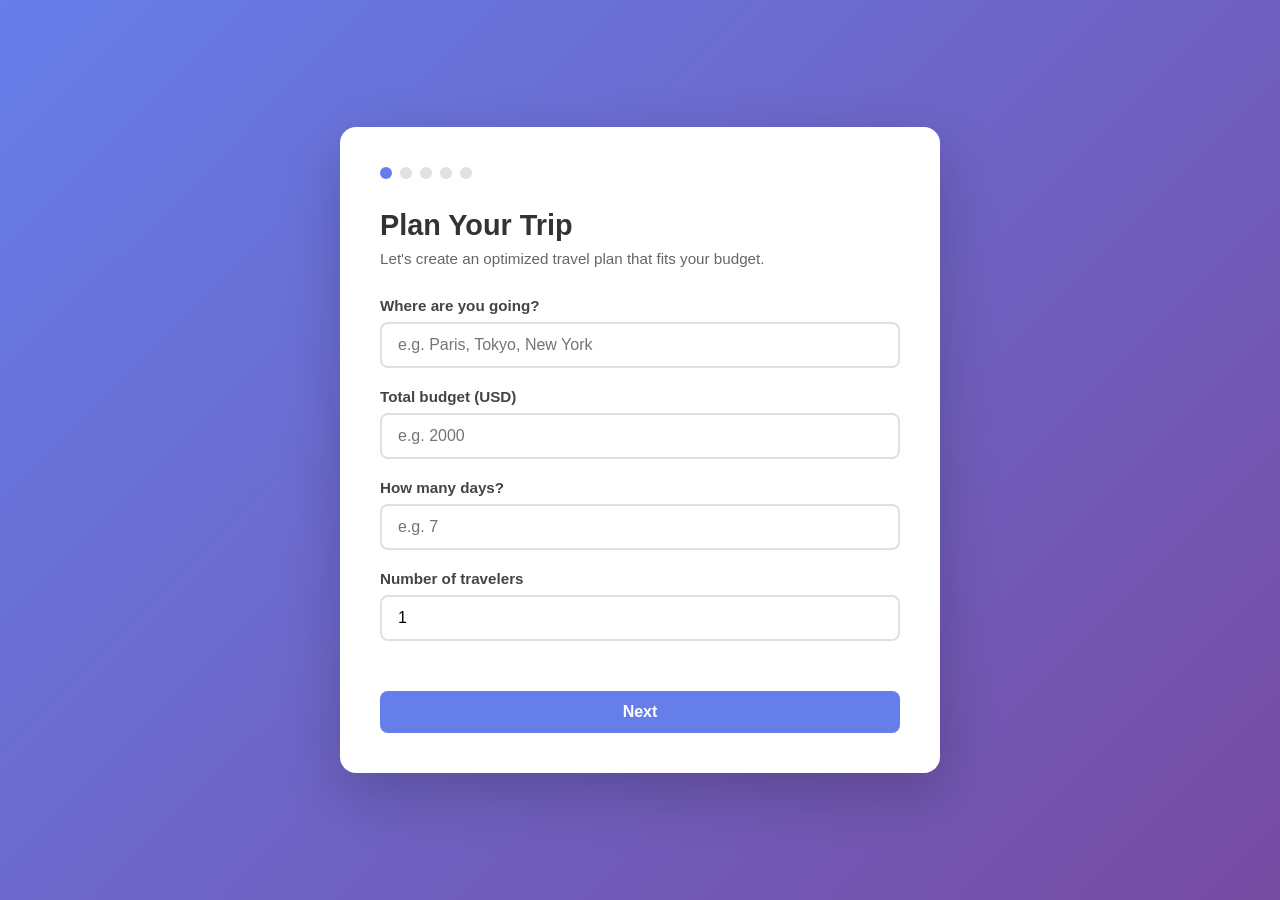
==== travel-budget-planner/index.html @ 9dfe3576 "Add travel budget planner app Multi-step web app that guides users through budget entry, transport p" ====
<!DOCTYPE html>
<html lang="en">
<head>
    <meta charset="UTF-8">
    <meta name="viewport" content="width=device-width, initial-scale=1.0">
    <title>Travel Budget Planner</title>
    <style>
        * { margin: 0; padding: 0; box-sizing: border-box; }
        body {
            font-family: -apple-system, BlinkMacSystemFont, 'Segoe UI', Roboto, sans-serif;
            background: linear-gradient(135deg, #667eea 0%, #764ba2 100%);
            min-height: 100vh;
            display: flex;
            align-items: center;
            justify-content: center;
            padding: 20px;
        }
        .container {
            background: white;
            border-radius: 16px;
            padding: 40px;
            max-width: 600px;
            width: 100%;
            box-shadow: 0 20px 60px rgba(0,0,0,0.2);
        }
        h1 {
            font-size: 1.8rem;
            color: #333;
            margin-bottom: 8px;
        }
        .subtitle {
            color: #666;
            margin-bottom: 30px;
            font-size: 0.95rem;
        }
        .progress {
            display: flex;
            gap: 8px;
            margin-bottom: 30px;
        }
        .progress-dot {
            width: 12px;
            height: 12px;
            border-radius: 50%;
            background: #e0e0e0;
            transition: background 0.3s;
        }
        .progress-dot.active { background: #667eea; }
        .progress-dot.done { background: #4caf50; }
        .step { display: none; }
        .step.active { display: block; }
        label {
            display: block;
            font-weight: 600;
            color: #444;
            margin-bottom: 8px;
            font-size: 0.95rem;
        }
        .hint {
            color: #888;
            font-size: 0.85rem;
            margin-bottom: 12px;
        }
        input[type="text"], input[type="number"], select {
            width: 100%;
            padding: 12px 16px;
            border: 2px solid #e0e0e0;
            border-radius: 8px;
            font-size: 1rem;
            transition: border-color 0.2s;
            margin-bottom: 20px;
        }
        input:focus, select:focus {
            outline: none;
            border-color: #667eea;
        }
        .slider-group {
            margin-bottom: 24px;
        }
        .slider-group label {
            display: flex;
            justify-content: space-between;
            align-items: center;
        }
        .slider-group .value {
            font-weight: 400;
            color: #667eea;
        }
        input[type="range"] {
            width: 100%;
            margin-top: 8px;
            accent-color: #667eea;
        }
        .checkbox-group {
            margin-bottom: 20px;
        }
        .checkbox-group label {
            display: flex;
            align-items: center;
            gap: 10px;
            font-weight: 400;
            padding: 10px 12px;
            border: 2px solid #e0e0e0;
            border-radius: 8px;
            margin-bottom: 8px;
            cursor: pointer;
            transition: border-color 0.2s, background 0.2s;
        }
        .checkbox-group label:hover {
            border-color: #667eea;
            background: #f8f7ff;
        }
        .checkbox-group input:checked + span { color: #667eea; font-weight: 600; }
        .checkbox-group input { width: 18px; height: 18px; accent-color: #667eea; }
        .btn-row {
            display: flex;
            gap: 12px;
            margin-top: 30px;
        }
        button {
            padding: 12px 28px;
            border: none;
            border-radius: 8px;
            font-size: 1rem;
            font-weight: 600;
            cursor: pointer;
            transition: transform 0.1s, box-shadow 0.2s;
        }
        button:active { transform: scale(0.97); }
        .btn-next {
            background: #667eea;
            color: white;
            flex: 1;
        }
        .btn-next:hover { box-shadow: 0 4px 15px rgba(102,126,234,0.4); }
        .btn-back {
            background: #f0f0f0;
            color: #555;
        }
        .btn-back:hover { background: #e4e4e4; }
        .itinerary {
            background: #f8f9ff;
            border-radius: 12px;
            padding: 24px;
            margin-top: 20px;
        }
        .itinerary h3 {
            color: #667eea;
            margin-bottom: 6px;
            font-size: 1.1rem;
        }
        .itinerary-section {
            margin-bottom: 20px;
            padding-bottom: 16px;
            border-bottom: 1px solid #e8e8f0;
        }
        .itinerary-section:last-child { border-bottom: none; margin-bottom: 0; }
        .itinerary-section p {
            color: #555;
            line-height: 1.6;
            font-size: 0.92rem;
        }
        .budget-bar {
            display: flex;
            height: 24px;
            border-radius: 12px;
            overflow: hidden;
            margin: 12px 0;
        }
        .budget-bar div {
            display: flex;
            align-items: center;
            justify-content: center;
            font-size: 0.7rem;
            color: white;
            font-weight: 600;
        }
        .error {
            color: #e53935;
            font-size: 0.85rem;
            margin-top: -12px;
            margin-bottom: 12px;
            display: none;
        }
        .tag {
            display: inline-block;
            background: #eef0ff;
            color: #667eea;
            padding: 4px 10px;
            border-radius: 20px;
            font-size: 0.8rem;
            margin: 3px 4px 3px 0;
        }
        @media (max-width: 500px) {
            .container { padding: 24px; }
            h1 { font-size: 1.4rem; }
        }
    </style>
</head>
<body>
    <div class="container">
        <div class="progress">
            <div class="progress-dot active" id="dot-0"></div>
            <div class="progress-dot" id="dot-1"></div>
            <div class="progress-dot" id="dot-2"></div>
            <div class="progress-dot" id="dot-3"></div>
            <div class="progress-dot" id="dot-4"></div>
        </div>

        <!-- Step 1: Basics -->
        <div class="step active" id="step-0">
            <h1>Plan Your Trip</h1>
            <p class="subtitle">Let's create an optimized travel plan that fits your budget.</p>

            <label for="destination">Where are you going?</label>
            <input type="text" id="destination" placeholder="e.g. Paris, Tokyo, New York">

            <label for="budget">Total budget (USD)</label>
            <input type="number" id="budget" placeholder="e.g. 2000" min="100">
            <p class="error" id="err-budget">Please enter a budget of at least $100.</p>

            <label for="days">How many days?</label>
            <input type="number" id="days" placeholder="e.g. 7" min="1" max="30">
            <p class="error" id="err-days">Please enter 1-30 days.</p>

            <label for="travelers">Number of travelers</label>
            <input type="number" id="travelers" placeholder="e.g. 2" min="1" max="20" value="1">

            <div class="btn-row">
                <button class="btn-next" onclick="nextStep(0)">Next</button>
            </div>
        </div>

        <!-- Step 2: Transport Preferences -->
        <div class="step" id="step-1">
            <h1>Transport Preferences</h1>
            <p class="subtitle">How would you like to get around?</p>

            <div class="slider-group">
                <label>Budget for transport: <span class="value" id="transport-val">30%</span></label>
                <input type="range" id="transport-pct" min="10" max="60" value="30" oninput="updateSlider('transport')">
            </div>

            <label>Which transport options are you comfortable with?</label>
            <div class="checkbox-group">
                <label><input type="checkbox" name="transport" value="metro" checked><span>Metro / Subway</span></label>
                <label><input type="checkbox" name="transport" value="bus" checked><span>Public Bus</span></label>
                <label><input type="checkbox" name="transport" value="taxi"><span>Taxi / Rideshare</span></label>
                <label><input type="checkbox" name="transport" value="rental"><span>Car Rental</span></label>
            </div>

            <div class="btn-row">
                <button class="btn-back" onclick="prevStep(1)">Back</button>
                <button class="btn-next" onclick="nextStep(1)">Next</button>
            </div>
        </div>

        <!-- Step 3: Accommodation -->
        <div class="step" id="step-2">
            <h1>Accommodation</h1>
            <p class="subtitle">Where would you like to stay?</p>

            <div class="slider-group">
                <label>Budget for accommodation: <span class="value" id="accom-val">40%</span></label>
                <input type="range" id="accom-pct" min="15" max="60" value="40" oninput="updateSlider('accom')">
            </div>

            <label for="accom-type">Preferred accommodation type</label>
            <select id="accom-type">
                <option value="hostel">Hostel / Shared room</option>
                <option value="budget-hotel">Budget Hotel</option>
                <option value="mid-hotel" selected>Mid-range Hotel</option>
                <option value="luxury">Luxury Hotel</option>
                <option value="airbnb">Apartment / Airbnb</option>
            </select>

            <div class="btn-row">
                <button class="btn-back" onclick="prevStep(2)">Back</button>
                <button class="btn-next" onclick="nextStep(2)">Next</button>
            </div>
        </div>

        <!-- Step 4: Activities & Food -->
        <div class="step" id="step-3">
            <h1>Activities & Food</h1>
            <p class="subtitle">What do you enjoy doing and eating?</p>

            <label>What activities interest you?</label>
            <div class="checkbox-group">
                <label><input type="checkbox" name="activities" value="museums" checked><span>Museums & Culture</span></label>
                <label><input type="checkbox" name="activities" value="outdoors"><span>Outdoor / Nature</span></label>
                <label><input type="checkbox" name="activities" value="nightlife"><span>Nightlife & Entertainment</span></label>
                <label><input type="checkbox" name="activities" value="shopping"><span>Shopping</span></label>
            </div>

            <label for="food-pref">Food preference</label>
            <select id="food-pref">
                <option value="street">Street food & local eateries</option>
                <option value="mixed" selected>Mix of local and restaurants</option>
                <option value="dining">Mostly sit-down restaurants</option>
                <option value="fine">Fine dining experiences</option>
            </select>

            <div class="btn-row">
                <button class="btn-back" onclick="prevStep(3)">Back</button>
                <button class="btn-next" onclick="nextStep(3)">Generate Itinerary</button>
            </div>
        </div>

        <!-- Step 5: Results -->
        <div class="step" id="step-4">
            <h1>Your Optimized Itinerary</h1>
            <p class="subtitle" id="result-subtitle"></p>
            <div id="itinerary-output"></div>
            <div class="btn-row">
                <button class="btn-back" onclick="prevStep(4)">Edit Preferences</button>
                <button class="btn-next" onclick="location.reload()">Start Over</button>
            </div>
        </div>
    </div>

    <script>
        let currentStep = 0;

        function updateSlider(type) {
            const val = document.getElementById(type === 'transport' ? 'transport-pct' : 'accom-pct').value;
            document.getElementById(type === 'transport' ? 'transport-val' : 'accom-val').textContent = val + '%';
        }

        function validateStep(step) {
            if (step === 0) {
                const budget = parseInt(document.getElementById('budget').value);
                const days = parseInt(document.getElementById('days').value);
                const dest = document.getElementById('destination').value.trim();
                let valid = true;

                document.getElementById('err-budget').style.display = (!budget || budget < 100) ? 'block' : 'none';
                document.getElementById('err-days').style.display = (!days || days < 1 || days > 30) ? 'block' : 'none';

                if (!budget || budget < 100) valid = false;
                if (!days || days < 1 || days > 30) valid = false;
                if (!dest) valid = false;
                return valid;
            }
            return true;
        }

        function nextStep(from) {
            if (!validateStep(from)) return;
            document.getElementById('step-' + from).classList.remove('active');
            document.getElementById('dot-' + from).classList.remove('active');
            document.getElementById('dot-' + from).classList.add('done');
            currentStep = from + 1;
            document.getElementById('step-' + currentStep).classList.add('active');
            document.getElementById('dot-' + currentStep).classList.add('active');

            if (currentStep === 4) generateItinerary();
        }

        function prevStep(from) {
            document.getElementById('step-' + from).classList.remove('active');
            document.getElementById('dot-' + from).classList.remove('active');
            currentStep = from - 1;
            document.getElementById('step-' + currentStep).classList.add('active');
            document.getElementById('dot-' + currentStep).classList.remove('done');
            document.getElementById('dot-' + currentStep).classList.add('active');
        }

        function generateItinerary() {
            const destination = document.getElementById('destination').value.trim();
            const budget = parseInt(document.getElementById('budget').value);
            const days = parseInt(document.getElementById('days').value);
            const travelers = parseInt(document.getElementById('travelers').value);
            const transportPct = parseInt(document.getElementById('transport-pct').value);
            const accomPct = parseInt(document.getElementById('accom-pct').value);
            const foodRemainder = 100 - transportPct - accomPct;
            const foodPct = Math.max(foodRemainder * 0.6, 10);
            const activityPct = Math.max(foodRemainder * 0.4, 5);

            const transportBudget = Math.round(budget * transportPct / 100);
            const accomBudget = Math.round(budget * accomPct / 100);
            const foodBudget = Math.round(budget * foodPct / 100);
            const activityBudget = Math.round(budget * activityPct / 100);
            const dailyBudget = Math.round(budget / days);

            const transportModes = [...document.querySelectorAll('input[name="transport"]:checked')].map(c => c.value);
            const activities = [...document.querySelectorAll('input[name="activities"]:checked')].map(c => c.value);
            const accomType = document.getElementById('accom-type').value;
            const foodPref = document.getElementById('food-pref').value;

            const accomLabels = { hostel: 'Hostel / Shared room', 'budget-hotel': 'Budget Hotel', 'mid-hotel': 'Mid-range Hotel', luxury: 'Luxury Hotel', airbnb: 'Apartment / Airbnb' };
            const foodLabels = { street: 'Street food & local spots', mixed: 'Mix of local and restaurants', dining: 'Sit-down restaurants', fine: 'Fine dining' };
            const transportLabels = { metro: 'Metro/Subway', bus: 'Public Bus', taxi: 'Taxi/Rideshare', rental: 'Car Rental' };
            const activityLabels = { museums: 'Museums & Culture', outdoors: 'Outdoor/Nature', nightlife: 'Nightlife', shopping: 'Shopping' };

            const perNight = Math.round(accomBudget / days);
            const perMealBudget = Math.round(foodBudget / (days * 3));

            document.getElementById('result-subtitle').textContent =
                `${destination} • ${days} days • ${travelers} traveler${travelers > 1 ? 's' : ''} • $${budget} total`;

            let html = '';

            // Budget breakdown
            html += `<div class="itinerary">`;
            html += `<div class="itinerary-section">`;
            html += `<h3>Budget Breakdown</h3>`;
            html += `<div class="budget-bar">
                <div style="width:${transportPct}%;background:#667eea">${transportPct}%</div>
                <div style="width:${accomPct}%;background:#764ba2">${accomPct}%</div>
                <div style="width:${Math.round(foodPct)}%;background:#e91e63">${Math.round(foodPct)}%</div>
                <div style="width:${Math.round(activityPct)}%;background:#ff9800">${Math.round(activityPct)}%</div>
            </div>`;
            html += `<p><strong>Transport:</strong> $${transportBudget} &nbsp;|&nbsp; <strong>Accommodation:</strong> $${accomBudget} &nbsp;|&nbsp; <strong>Food:</strong> $${foodBudget} &nbsp;|&nbsp; <strong>Activities:</strong> $${activityBudget}</p>`;
            html += `<p style="margin-top:8px;color:#888;">Daily budget: ~$${dailyBudget}/day</p>`;
            html += `</div>`;

            // Transport plan
            html += `<div class="itinerary-section"><h3>Transport Plan</h3><p>`;
            if (transportModes.includes('metro') || transportModes.includes('bus')) {
                html += `Use public transport (${transportModes.filter(t => t === 'metro' || t === 'bus').map(t => transportLabels[t]).join(', ')}) for daily commutes. `;
                html += `Consider a ${days > 3 ? 'multi-day pass' : 'daily pass'} to save money. `;
            }
            if (transportModes.includes('taxi')) {
                html += `Use rideshare for late-night returns or heavy luggage days. `;
            }
            if (transportModes.includes('rental')) {
                html += `A rental car works well for day trips outside the city. Budget ~$${Math.round(transportBudget * 0.6)}/day for rental + fuel. `;
            }
            if (transportModes.length === 0) {
                html += `Walking is free and a great way to explore ${destination}! Budget taxi fare for longer distances.`;
            }
            html += `</p><p style="margin-top:6px;">`;
            transportModes.forEach(t => { html += `<span class="tag">${transportLabels[t]}</span>`; });
            html += `</p></div>`;

            // Accommodation
            html += `<div class="itinerary-section"><h3>Accommodation</h3>`;
            html += `<p><strong>${accomLabels[accomType]}</strong> — ~$${perNight}/night for ${days} nights.</p>`;
            html += `<p style="margin-top:6px;">`;
            if (accomType === 'hostel') html += `Look for hostels with good reviews near transit. Many include breakfast which saves on food budget.`;
            else if (accomType === 'budget-hotel') html += `Budget hotels near public transport hubs offer the best value. Book in advance for better rates.`;
            else if (accomType === 'mid-hotel') html += `Book a centrally-located mid-range hotel. Look for deals that include breakfast.`;
            else if (accomType === 'luxury') html += `Splurge on a well-located luxury hotel. Many include concierge services that can help plan activities.`;
            else html += `An apartment gives you kitchen access to save on some meals. Great for ${travelers > 1 ? 'groups' : 'longer stays'}.`;
            html += `</p></div>`;

            // Food plan
            html += `<div class="itinerary-section"><h3>Food Plan</h3>`;
            html += `<p><strong>${foodLabels[foodPref]}</strong> — ~$${perMealBudget}/meal budget.</p>`;
            html += `<p style="margin-top:6px;">`;
            if (foodPref === 'street') html += `Explore local markets and street vendors for authentic, affordable meals. Budget a bit extra for one or two special dinners.`;
            else if (foodPref === 'mixed') html += `Start mornings with local cafes, grab street food for lunch, and enjoy a sit-down restaurant for dinner.`;
            else if (foodPref === 'dining') html += `Research well-reviewed restaurants in advance. Lunch menus are often cheaper than dinner at the same places.`;
            else html += `Reserve fine dining spots in advance. Allocate most food budget to 2-3 signature experiences and keep other meals simple.`;
            html += `</p></div>`;

            // Activities
            html += `<div class="itinerary-section"><h3>Daily Activity Plan</h3>`;
            html += `<p>With ~$${Math.round(activityBudget / days)}/day for activities:</p><p style="margin-top:8px;">`;
            if (activities.includes('museums')) html += `• Check for museum passes or free entry days<br>`;
            if (activities.includes('outdoors')) html += `• Parks and nature are often free — save budget for paid excursions<br>`;
            if (activities.includes('nightlife')) html += `• Research happy hours and local spots for affordable nightlife<br>`;
            if (activities.includes('shopping')) html += `• Set a shopping cap per day to stay on budget<br>`;
            html += `</p><p style="margin-top:6px;">`;
            activities.forEach(a => { html += `<span class="tag">${activityLabels[a]}</span>`; });
            html += `</p></div>`;

            // Sample day
            html += `<div class="itinerary-section"><h3>Sample Day</h3>`;
            html += `<p><strong>Morning:</strong> ${foodPref === 'street' ? 'Grab breakfast from a local vendor' : 'Breakfast at your hotel or a nearby cafe'}, then head to ${activities.includes('museums') ? 'a museum or cultural site' : activities.includes('outdoors') ? 'a park or nature spot' : 'explore the neighborhood'}.</p>`;
            html += `<p><strong>Afternoon:</strong> ${foodPref === 'fine' ? 'Enjoy a leisurely lunch' : 'Quick lunch'}, then ${activities.includes('shopping') ? 'browse local shops and markets' : activities.includes('outdoors') ? 'take a walking tour or hike' : 'explore a new district'}.</p>`;
            html += `<p><strong>Evening:</strong> ${activities.includes('nightlife') ? 'Dinner followed by local nightlife' : 'Dinner and a relaxed evening walk'}. Use ${transportModes.includes('metro') ? 'the metro' : transportModes.includes('bus') ? 'the bus' : 'a taxi'} to return.</p>`;
            html += `</div>`;

            // Tips
            html += `<div class="itinerary-section"><h3>Money-Saving Tips</h3>`;
            html += `<p>• Keep a $${Math.round(budget * 0.05)} emergency buffer for unexpected expenses<br>`;
            html += `• ${transportModes.includes('metro') ? 'Buy transit passes in advance for discounts' : 'Compare rideshare apps for best prices'}<br>`;
            html += `• Book accommodations and popular activities early<br>`;
            if (travelers > 1) html += `• Split costs on accommodation and transport for ${travelers} travelers<br>`;
            html += `• Use free walking tours to orient yourself on day one</p>`;
            html += `</div>`;

            html += `</div>`;

            document.getElementById('itinerary-output').innerHTML = html;
        }
    </script>
</body>
</html>
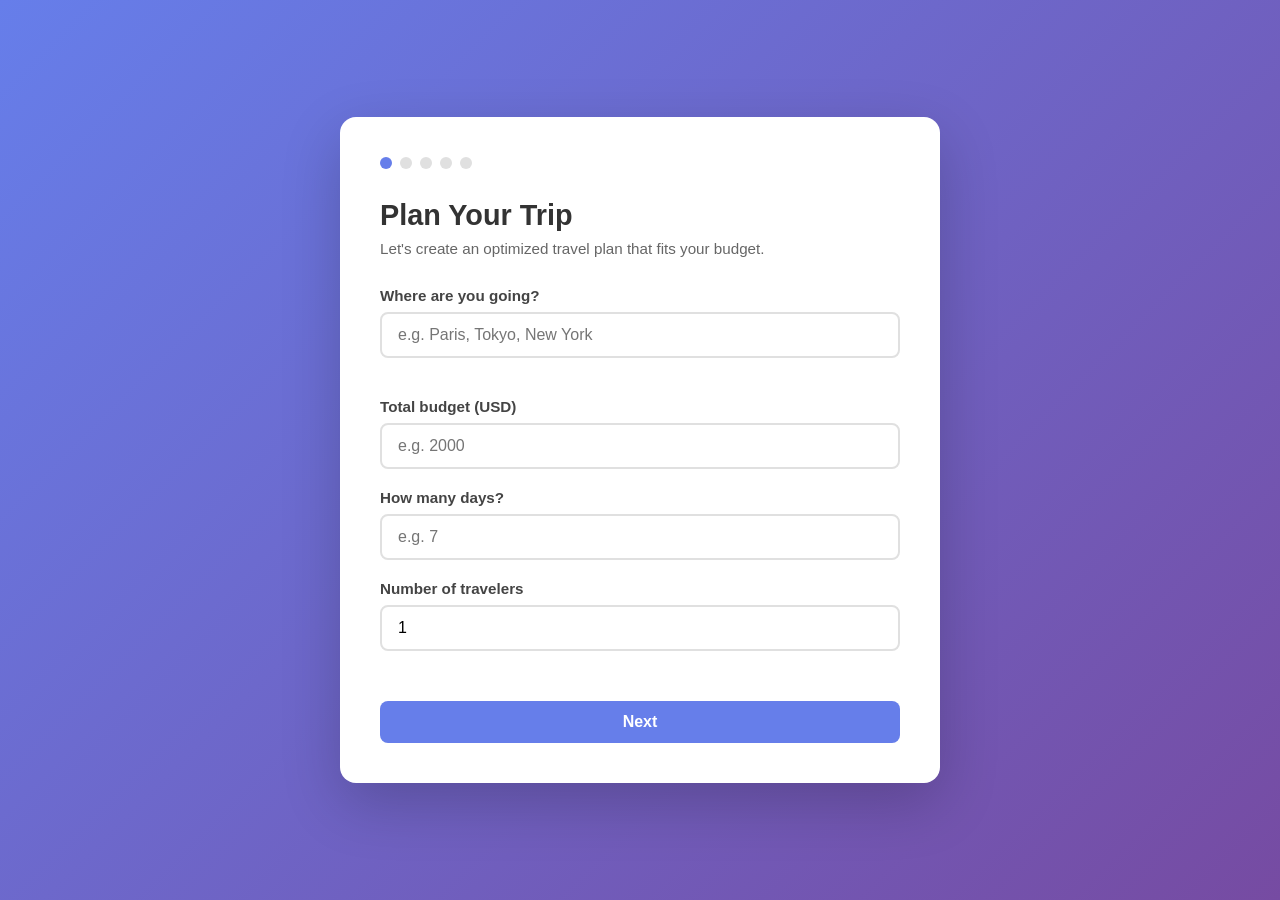
==== commit 5e5af41d: "Add destination-aware pricing for 20 popular cities Includes real-world average costs (accommodation" ====
--- a/travel-budget-planner/index.html
+++ b/travel-budget-planner/index.html
@@ -191,6 +191,144 @@
             font-size: 0.8rem;
             margin: 3px 4px 3px 0;
         }
+        .day-card {
+            background: white;
+            border: 1px solid #e8e8f0;
+            border-radius: 10px;
+            padding: 18px;
+            margin-bottom: 14px;
+        }
+        .day-card h4 {
+            color: #667eea;
+            margin-bottom: 10px;
+            font-size: 1rem;
+            display: flex;
+            justify-content: space-between;
+            align-items: center;
+        }
+        .day-card h4 .day-cost {
+            font-size: 0.8rem;
+            background: #eef0ff;
+            padding: 3px 10px;
+            border-radius: 12px;
+            font-weight: 500;
+        }
+        .time-block {
+            display: flex;
+            gap: 12px;
+            margin-bottom: 10px;
+            padding-left: 4px;
+        }
+        .time-block:last-child { margin-bottom: 0; }
+        .time-label {
+            min-width: 65px;
+            font-size: 0.8rem;
+            font-weight: 600;
+            color: #999;
+            padding-top: 2px;
+        }
+        .time-desc {
+            font-size: 0.88rem;
+            color: #444;
+            line-height: 1.5;
+        }
+        .time-desc .cost-tag {
+            font-size: 0.75rem;
+            color: #888;
+            margin-left: 6px;
+        }
+        .day-tabs {
+            display: flex;
+            gap: 6px;
+            flex-wrap: wrap;
+            margin-bottom: 16px;
+        }
+        .day-tab {
+            padding: 6px 14px;
+            border-radius: 20px;
+            font-size: 0.82rem;
+            font-weight: 600;
+            cursor: pointer;
+            border: 2px solid #e0e0e0;
+            background: white;
+            transition: all 0.2s;
+        }
+        .day-tab:hover { border-color: #667eea; }
+        .day-tab.active { background: #667eea; color: white; border-color: #667eea; }
+        .view-toggle {
+            display: flex;
+            gap: 8px;
+            margin-bottom: 16px;
+        }
+        .view-toggle button {
+            padding: 6px 14px;
+            font-size: 0.82rem;
+            border-radius: 6px;
+            background: #f0f0f0;
+            color: #555;
+            font-weight: 500;
+        }
+        .view-toggle button.active { background: #667eea; color: white; }
+        .city-suggestions {
+            position: absolute;
+            top: 100%;
+            left: 0;
+            right: 0;
+            background: white;
+            border: 2px solid #e0e0e0;
+            border-top: none;
+            border-radius: 0 0 8px 8px;
+            max-height: 200px;
+            overflow-y: auto;
+            display: none;
+            z-index: 10;
+            box-shadow: 0 4px 12px rgba(0,0,0,0.1);
+        }
+        .city-suggestions.show { display: block; }
+        .city-suggestion {
+            padding: 10px 16px;
+            cursor: pointer;
+            font-size: 0.9rem;
+            display: flex;
+            justify-content: space-between;
+            align-items: center;
+        }
+        .city-suggestion:hover { background: #f8f7ff; }
+        .city-suggestion .city-cost {
+            font-size: 0.75rem;
+            color: #888;
+        }
+        .city-match-info {
+            font-size: 0.82rem;
+            color: #4caf50;
+            margin-top: -12px;
+            margin-bottom: 14px;
+            min-height: 18px;
+        }
+        .city-match-info.warn { color: #ff9800; }
+        .feasibility-box {
+            background: #f8f9ff;
+            border-radius: 8px;
+            padding: 12px 14px;
+            margin-top: -8px;
+            margin-bottom: 16px;
+            font-size: 0.85rem;
+            display: none;
+        }
+        .feasibility-box.show { display: block; }
+        .feasibility-box.ok { border-left: 3px solid #4caf50; }
+        .feasibility-box.tight { border-left: 3px solid #ff9800; }
+        .feasibility-box.low { border-left: 3px solid #e53935; }
+        .price-grid {
+            display: grid;
+            grid-template-columns: 1fr 1fr;
+            gap: 6px 16px;
+            margin-top: 8px;
+        }
+        .price-grid span {
+            font-size: 0.8rem;
+            color: #555;
+        }
         @media (max-width: 500px) {
             .container { padding: 24px; }
             h1 { font-size: 1.4rem; }
@@ -213,14 +351,19 @@
             <p class="subtitle">Let's create an optimized travel plan that fits your budget.</p>
 
             <label for="destination">Where are you going?</label>
-            <input type="text" id="destination" placeholder="e.g. Paris, Tokyo, New York">
+            <div style="position:relative;">
+                <input type="text" id="destination" placeholder="e.g. Paris, Tokyo, New York" autocomplete="off" oninput="showCitySuggestions()" onfocus="showCitySuggestions()">
+                <div id="city-suggestions" class="city-suggestions"></div>
+            </div>
+            <p id="city-match-info" class="city-match-info"></p>
 
             <label for="budget">Total budget (USD)</label>
-            <input type="number" id="budget" placeholder="e.g. 2000" min="100">
+            <input type="number" id="budget" placeholder="e.g. 2000" min="100" oninput="updateFeasibility()">
             <p class="error" id="err-budget">Please enter a budget of at least $100.</p>
+            <div id="budget-feasibility" class="feasibility-box"></div>
 
             <label for="days">How many days?</label>
-            <input type="number" id="days" placeholder="e.g. 7" min="1" max="30">
+            <input type="number" id="days" placeholder="e.g. 7" min="1" max="30" oninput="updateFeasibility()">
             <p class="error" id="err-days">Please enter 1-30 days.</p>
 
             <label for="travelers">Number of travelers</label>
@@ -321,6 +464,247 @@
 
     <script>
         let currentStep = 0;
+        let matchedCity = null;
+
+        const cityData = {
+            'paris': { name: 'Paris', country: 'France', currency: 'EUR', rate: 1.08,
+                accom: { hostel: 35, 'budget-hotel': 80, 'mid-hotel': 150, luxury: 400, airbnb: 110 },
+                food: { street: 8, mixed: 18, dining: 35, fine: 90 },
+                transport: { metro: 2.15, bus: 2.15, taxi: 15, rental: 55, dayPass: 16.6 },
+                activities: { museums: 15, outdoors: 0, nightlife: 20, shopping: 0 }
+            },
+            'london': { name: 'London', country: 'UK', currency: 'GBP', rate: 1.27,
+                accom: { hostel: 30, 'budget-hotel': 90, 'mid-hotel': 180, luxury: 450, airbnb: 130 },
+                food: { street: 9, mixed: 20, dining: 40, fine: 110 },
+                transport: { metro: 3.2, bus: 1.75, taxi: 18, rental: 60, dayPass: 15.2 },
+                activities: { museums: 0, outdoors: 0, nightlife: 25, shopping: 0 }
+            },
+            'tokyo': { name: 'Tokyo', country: 'Japan', currency: 'JPY', rate: 0.0067,
+                accom: { hostel: 30, 'budget-hotel': 60, 'mid-hotel': 120, luxury: 350, airbnb: 90 },
+                food: { street: 6, mixed: 14, dining: 30, fine: 120 },
+                transport: { metro: 2, bus: 2, taxi: 12, rental: 50, dayPass: 8 },
+                activities: { museums: 10, outdoors: 0, nightlife: 20, shopping: 0 }
+            },
+            'new york': { name: 'New York', country: 'USA', currency: 'USD', rate: 1,
+                accom: { hostel: 50, 'budget-hotel': 120, 'mid-hotel': 220, luxury: 500, airbnb: 160 },
+                food: { street: 10, mixed: 22, dining: 45, fine: 130 },
+                transport: { metro: 2.9, bus: 2.9, taxi: 20, rental: 70, dayPass: 7.5 },
+                activities: { museums: 25, outdoors: 0, nightlife: 30, shopping: 0 }
+            },
+            'bangkok': { name: 'Bangkok', country: 'Thailand', currency: 'THB', rate: 0.028,
+                accom: { hostel: 12, 'budget-hotel': 30, 'mid-hotel': 65, luxury: 180, airbnb: 45 },
+                food: { street: 3, mixed: 8, dining: 18, fine: 55 },
+                transport: { metro: 1, bus: 0.5, taxi: 5, rental: 30, dayPass: 4 },
+                activities: { museums: 5, outdoors: 2, nightlife: 10, shopping: 0 }
+            },
+            'rome': { name: 'Rome', country: 'Italy', currency: 'EUR', rate: 1.08,
+                accom: { hostel: 28, 'budget-hotel': 70, 'mid-hotel': 130, luxury: 350, airbnb: 95 },
+                food: { street: 6, mixed: 16, dining: 32, fine: 80 },
+                transport: { metro: 1.5, bus: 1.5, taxi: 12, rental: 45, dayPass: 7 },
+                activities: { museums: 16, outdoors: 0, nightlife: 15, shopping: 0 }
+            },
+            'barcelona': { name: 'Barcelona', country: 'Spain', currency: 'EUR', rate: 1.08,
+                accom: { hostel: 25, 'budget-hotel': 65, 'mid-hotel': 120, luxury: 300, airbnb: 90 },
+                food: { street: 6, mixed: 15, dining: 30, fine: 75 },
+                transport: { metro: 2.4, bus: 2.4, taxi: 10, rental: 40, dayPass: 11.2 },
+                activities: { museums: 14, outdoors: 0, nightlife: 15, shopping: 0 }
+            },
+            'istanbul': { name: 'Istanbul', country: 'Turkey', currency: 'TRY', rate: 0.031,
+                accom: { hostel: 15, 'budget-hotel': 40, 'mid-hotel': 80, luxury: 200, airbnb: 55 },
+                food: { street: 4, mixed: 10, dining: 22, fine: 55 },
+                transport: { metro: 0.8, bus: 0.8, taxi: 6, rental: 30, dayPass: 3 },
+                activities: { museums: 10, outdoors: 0, nightlife: 12, shopping: 0 }
+            },
+            'dubai': { name: 'Dubai', country: 'UAE', currency: 'AED', rate: 0.27,
+                accom: { hostel: 25, 'budget-hotel': 60, 'mid-hotel': 140, luxury: 400, airbnb: 100 },
+                food: { street: 7, mixed: 18, dining: 40, fine: 120 },
+                transport: { metro: 2, bus: 1.5, taxi: 10, rental: 40, dayPass: 6 },
+                activities: { museums: 20, outdoors: 10, nightlife: 30, shopping: 0 }
+            },
+            'berlin': { name: 'Berlin', country: 'Germany', currency: 'EUR', rate: 1.08,
+                accom: { hostel: 22, 'budget-hotel': 60, 'mid-hotel': 110, luxury: 280, airbnb: 80 },
+                food: { street: 5, mixed: 14, dining: 28, fine: 70 },
+                transport: { metro: 3.2, bus: 3.2, taxi: 12, rental: 45, dayPass: 8.8 },
+                activities: { museums: 12, outdoors: 0, nightlife: 12, shopping: 0 }
+            },
+            'amsterdam': { name: 'Amsterdam', country: 'Netherlands', currency: 'EUR', rate: 1.08,
+                accom: { hostel: 35, 'budget-hotel': 90, 'mid-hotel': 160, luxury: 380, airbnb: 120 },
+                food: { street: 7, mixed: 17, dining: 35, fine: 85 },
+                transport: { metro: 3.5, bus: 3.5, taxi: 15, rental: 50, dayPass: 9 },
+                activities: { museums: 20, outdoors: 0, nightlife: 18, shopping: 0 }
+            },
+            'lisbon': { name: 'Lisbon', country: 'Portugal', currency: 'EUR', rate: 1.08,
+                accom: { hostel: 20, 'budget-hotel': 55, 'mid-hotel': 100, luxury: 250, airbnb: 75 },
+                food: { street: 5, mixed: 13, dining: 25, fine: 65 },
+                transport: { metro: 1.7, bus: 1.7, taxi: 8, rental: 35, dayPass: 6.8 },
+                activities: { museums: 10, outdoors: 0, nightlife: 12, shopping: 0 }
+            },
+            'sydney': { name: 'Sydney', country: 'Australia', currency: 'AUD', rate: 0.65,
+                accom: { hostel: 35, 'budget-hotel': 100, 'mid-hotel': 180, luxury: 420, airbnb: 130 },
+                food: { street: 10, mixed: 20, dining: 40, fine: 100 },
+                transport: { metro: 3.5, bus: 3.5, taxi: 18, rental: 55, dayPass: 12 },
+                activities: { museums: 15, outdoors: 0, nightlife: 22, shopping: 0 }
+            },
+            'singapore': { name: 'Singapore', country: 'Singapore', currency: 'SGD', rate: 0.74,
+                accom: { hostel: 25, 'budget-hotel': 70, 'mid-hotel': 150, luxury: 380, airbnb: 110 },
+                food: { street: 4, mixed: 12, dining: 30, fine: 100 },
+                transport: { metro: 1.5, bus: 1, taxi: 10, rental: 60, dayPass: 6 },
+                activities: { museums: 15, outdoors: 5, nightlife: 20, shopping: 0 }
+            },
+            'mexico city': { name: 'Mexico City', country: 'Mexico', currency: 'MXN', rate: 0.058,
+                accom: { hostel: 12, 'budget-hotel': 35, 'mid-hotel': 70, luxury: 200, airbnb: 50 },
+                food: { street: 3, mixed: 9, dining: 20, fine: 55 },
+                transport: { metro: 0.3, bus: 0.3, taxi: 5, rental: 25, dayPass: 1.5 },
+                activities: { museums: 4, outdoors: 2, nightlife: 10, shopping: 0 }
+            },
+            'prague': { name: 'Prague', country: 'Czech Republic', currency: 'CZK', rate: 0.043,
+                accom: { hostel: 15, 'budget-hotel': 45, 'mid-hotel': 90, luxury: 230, airbnb: 65 },
+                food: { street: 4, mixed: 12, dining: 22, fine: 55 },
+                transport: { metro: 1.5, bus: 1.5, taxi: 8, rental: 35, dayPass: 5 },
+                activities: { museums: 10, outdoors: 0, nightlife: 8, shopping: 0 }
+            },
+            'bali': { name: 'Bali', country: 'Indonesia', currency: 'IDR', rate: 0.000062,
+                accom: { hostel: 10, 'budget-hotel': 25, 'mid-hotel': 60, luxury: 180, airbnb: 40 },
+                food: { street: 2, mixed: 7, dining: 15, fine: 45 },
+                transport: { metro: 0, bus: 1, taxi: 5, rental: 15, dayPass: 0 },
+                activities: { museums: 5, outdoors: 8, nightlife: 10, shopping: 0 }
+            },
+            'seoul': { name: 'Seoul', country: 'South Korea', currency: 'KRW', rate: 0.00073,
+                accom: { hostel: 20, 'budget-hotel': 50, 'mid-hotel': 100, luxury: 280, airbnb: 70 },
+                food: { street: 5, mixed: 12, dining: 25, fine: 70 },
+                transport: { metro: 1.3, bus: 1.3, taxi: 8, rental: 45, dayPass: 5 },
+                activities: { museums: 8, outdoors: 0, nightlife: 15, shopping: 0 }
+            },
+            'buenos aires': { name: 'Buenos Aires', country: 'Argentina', currency: 'ARS', rate: 0.0011,
+                accom: { hostel: 10, 'budget-hotel': 30, 'mid-hotel': 60, luxury: 160, airbnb: 40 },
+                food: { street: 3, mixed: 8, dining: 18, fine: 45 },
+                transport: { metro: 0.3, bus: 0.3, taxi: 4, rental: 25, dayPass: 1.5 },
+                activities: { museums: 5, outdoors: 0, nightlife: 10, shopping: 0 }
+            },
+            'marrakech': { name: 'Marrakech', country: 'Morocco', currency: 'MAD', rate: 0.099,
+                accom: { hostel: 10, 'budget-hotel': 30, 'mid-hotel': 70, luxury: 200, airbnb: 45 },
+                food: { street: 2, mixed: 7, dining: 16, fine: 40 },
+                transport: { metro: 0, bus: 0.5, taxi: 3, rental: 25, dayPass: 0 },
+                activities: { museums: 5, outdoors: 5, nightlife: 8, shopping: 0 }
+            }
+        };
+
+        function findCity(input) {
+            const lower = input.toLowerCase().trim();
+            if (!lower) return null;
+            if (cityData[lower]) return cityData[lower];
+            for (const key of Object.keys(cityData)) {
+                if (key.startsWith(lower) || cityData[key].name.toLowerCase().startsWith(lower)) return cityData[key];
+            }
+            for (const key of Object.keys(cityData)) {
+                if (key.includes(lower) || cityData[key].country.toLowerCase().includes(lower)) return cityData[key];
+            }
+            return null;
+        }
+
+        function showCitySuggestions() {
+            const input = document.getElementById('destination').value.trim().toLowerCase();
+            const container = document.getElementById('city-suggestions');
+            const infoEl = document.getElementById('city-match-info');
+
+            if (!input) {
+                container.classList.remove('show');
+                container.innerHTML = '';
+                infoEl.textContent = '';
+                matchedCity = null;
+                updateFeasibility();
+                return;
+            }
+
+            const matches = Object.values(cityData).filter(c =>
+                c.name.toLowerCase().includes(input) || c.country.toLowerCase().includes(input)
+            ).slice(0, 5);
+
+            if (matches.length === 0) {
+                container.classList.remove('show');
+                infoEl.className = 'city-match-info warn';
+                infoEl.textContent = 'City not in database — estimates will use your % allocations only';
+                matchedCity = null;
+                updateFeasibility();
+                return;
+            }
+
+            const exactMatch = matches.find(c => c.name.toLowerCase() === input);
+            if (exactMatch) {
+                container.classList.remove('show');
+                matchedCity = exactMatch;
+                infoEl.className = 'city-match-info';
+                infoEl.textContent = `✓ Real pricing data available for ${exactMatch.name}, ${exactMatch.country}`;
+                updateFeasibility();
+                return;
+            }
+
+            container.innerHTML = matches.map(c =>
+                `<div class="city-suggestion" onclick="selectCity('${c.name}')">
+                    <span>${c.name}, ${c.country}</span>
+                    <span class="city-cost">from ~$${c.accom['budget-hotel']}/night</span>
+                </div>`
+            ).join('');
+            container.classList.add('show');
+            matchedCity = null;
+            updateFeasibility();
+        }
+
+        function selectCity(name) {
+            document.getElementById('destination').value = name;
+            document.getElementById('city-suggestions').classList.remove('show');
+            const city = Object.values(cityData).find(c => c.name === name);
+            matchedCity = city;
+            const infoEl = document.getElementById('city-match-info');
+            infoEl.className = 'city-match-info';
+            infoEl.textContent = `✓ Real pricing data available for ${city.name}, ${city.country}`;
+            updateFeasibility();
+        }
+
+        function updateFeasibility() {
+            const box = document.getElementById('budget-feasibility');
+            const budget = parseInt(document.getElementById('budget').value);
+            const days = parseInt(document.getElementById('days').value);
+
+            if (!matchedCity || !budget || !days || days < 1) {
+                box.classList.remove('show');
+                return;
+            }
+
+            const c = matchedCity;
+            const minDaily = c.accom.hostel + c.food.street * 3 + c.transport.bus * 4;
+            const midDaily = c.accom['mid-hotel'] + c.food.mixed * 3 + c.transport.metro * 4 + c.activities.museums;
+            const dailyBudget = budget / days;
+
+            let status, message;
+            if (dailyBudget >= midDaily * 1.2) {
+                status = 'ok';
+                message = `Your budget is comfortable for ${c.name}.`;
+            } else if (dailyBudget >= minDaily) {
+                status = 'tight';
+                message = `Doable but tight — you'll need to be mindful of spending.`;
+            } else {
+                status = 'low';
+                message = `Your budget is below minimum estimates for ${c.name}. Consider more days or a higher budget.`;
+            }
+
+            box.className = `feasibility-box show ${status}`;
+            box.innerHTML = `<strong>${message}</strong>
+                <div class="price-grid">
+                    <span>Budget hotel: ~$${c.accom['budget-hotel']}/night</span>
+                    <span>Mid-range: ~$${c.accom['mid-hotel']}/night</span>
+                    <span>Meal (casual): ~$${c.food.mixed}</span>
+                    <span>Transit ride: ~$${c.transport.metro}</span>
+                    <span>Day pass: ~$${c.transport.dayPass || 'N/A'}</span>
+                    <span>Museum entry: ~$${c.activities.museums}</span>
+                </div>`;
+        }
+
+        document.addEventListener('click', (e) => {
+            if (!e.target.closest('#destination') && !e.target.closest('#city-suggestions')) {
+                document.getElementById('city-suggestions').classList.remove('show');
+            }
+        });
 
         function updateSlider(type) {
             const val = document.getElementById(type === 'transport' ? 'transport-pct' : 'accom-pct').value;
@@ -377,114 +761,271 @@
             const foodPct = Math.max(foodRemainder * 0.6, 10);
             const activityPct = Math.max(foodRemainder * 0.4, 5);
 
-            const transportBudget = Math.round(budget * transportPct / 100);
-            const accomBudget = Math.round(budget * accomPct / 100);
-            const foodBudget = Math.round(budget * foodPct / 100);
-            const activityBudget = Math.round(budget * activityPct / 100);
-            const dailyBudget = Math.round(budget / days);
-
             const transportModes = [...document.querySelectorAll('input[name="transport"]:checked')].map(c => c.value);
             const activities = [...document.querySelectorAll('input[name="activities"]:checked')].map(c => c.value);
             const accomType = document.getElementById('accom-type').value;
             const foodPref = document.getElementById('food-pref').value;
 
+            const transportLabels = { metro: 'Metro/Subway', bus: 'Public Bus', taxi: 'Taxi/Rideshare', rental: 'Car Rental' };
             const accomLabels = { hostel: 'Hostel / Shared room', 'budget-hotel': 'Budget Hotel', 'mid-hotel': 'Mid-range Hotel', luxury: 'Luxury Hotel', airbnb: 'Apartment / Airbnb' };
             const foodLabels = { street: 'Street food & local spots', mixed: 'Mix of local and restaurants', dining: 'Sit-down restaurants', fine: 'Fine dining' };
-            const transportLabels = { metro: 'Metro/Subway', bus: 'Public Bus', taxi: 'Taxi/Rideshare', rental: 'Car Rental' };
-            const activityLabels = { museums: 'Museums & Culture', outdoors: 'Outdoor/Nature', nightlife: 'Nightlife', shopping: 'Shopping' };
-
-            const perNight = Math.round(accomBudget / days);
-            const perMealBudget = Math.round(foodBudget / (days * 3));
+
+            let perNight, perMealBudget, dailyActivityBudget, dailyTransport, cityInfo;
+            const city = matchedCity || findCity(destination);
+
+            if (city) {
+                perNight = city.accom[accomType];
+                perMealBudget = city.food[foodPref];
+                const primaryMode = transportModes.includes('metro') ? 'metro' : transportModes.includes('bus') ? 'bus' : transportModes.includes('taxi') ? 'taxi' : 'bus';
+                dailyTransport = city.transport.dayPass > 0 ? city.transport.dayPass : city.transport[primaryMode] * 4;
+                const avgActivity = activities.length > 0
+                    ? Math.round(activities.reduce((sum, a) => sum + city.activities[a], 0) / activities.length)
+                    : 10;
+                dailyActivityBudget = avgActivity * 2;
+                cityInfo = city;
+            } else {
+                const transportBudget = Math.round(budget * transportPct / 100);
+                const accomBudget = Math.round(budget * accomPct / 100);
+                const foodBudget = Math.round(budget * foodPct / 100);
+                const activityBudget = Math.round(budget * activityPct / 100);
+                perNight = Math.round(accomBudget / days);
+                perMealBudget = Math.round(foodBudget / (days * 3));
+                dailyActivityBudget = Math.round(activityBudget / days);
+                dailyTransport = Math.round(transportBudget / days);
+                cityInfo = null;
+            }
+
+            const totalEstimate = (perNight + perMealBudget * 3 + dailyTransport + dailyActivityBudget) * days;
+            const dailyBudget = Math.round(budget / days);
 
             document.getElementById('result-subtitle').textContent =
                 `${destination} • ${days} days • ${travelers} traveler${travelers > 1 ? 's' : ''} • $${budget} total`;
 
+            const dayPlans = buildDayByDayPlan(days, activities, transportModes, foodPref, accomType, destination, dailyActivityBudget, dailyTransport, perMealBudget, perNight);
+
             let html = '';
 
-            // Budget breakdown
+            // Budget summary
             html += `<div class="itinerary">`;
             html += `<div class="itinerary-section">`;
-            html += `<h3>Budget Breakdown</h3>`;
-            html += `<div class="budget-bar">
-                <div style="width:${transportPct}%;background:#667eea">${transportPct}%</div>
-                <div style="width:${accomPct}%;background:#764ba2">${accomPct}%</div>
-                <div style="width:${Math.round(foodPct)}%;background:#e91e63">${Math.round(foodPct)}%</div>
-                <div style="width:${Math.round(activityPct)}%;background:#ff9800">${Math.round(activityPct)}%</div>
-            </div>`;
-            html += `<p><strong>Transport:</strong> $${transportBudget} &nbsp;|&nbsp; <strong>Accommodation:</strong> $${accomBudget} &nbsp;|&nbsp; <strong>Food:</strong> $${foodBudget} &nbsp;|&nbsp; <strong>Activities:</strong> $${activityBudget}</p>`;
-            html += `<p style="margin-top:8px;color:#888;">Daily budget: ~$${dailyBudget}/day</p>`;
+            html += `<h3>Budget Breakdown${cityInfo ? ' <span class="tag">Real ' + cityInfo.name + ' prices</span>' : ''}</h3>`;
+
+            if (cityInfo) {
+                const accomTotal = perNight * days;
+                const foodTotal = perMealBudget * 3 * days;
+                const transportTotal = dailyTransport * days;
+                const actTotal = dailyActivityBudget * days;
+                const spent = accomTotal + foodTotal + transportTotal + actTotal;
+                const remaining = budget - spent;
+
+                html += `<div class="price-grid" style="margin-bottom:12px;">
+                    <span><strong>Accommodation:</strong> $${perNight}/night × ${days} = $${accomTotal}</span>
+                    <span><strong>Food:</strong> ~$${perMealBudget}/meal × ${days * 3} = $${foodTotal}</span>
+                    <span><strong>Transport:</strong> ~$${dailyTransport}/day × ${days} = $${transportTotal}</span>
+                    <span><strong>Activities:</strong> ~$${dailyActivityBudget}/day × ${days} = $${actTotal}</span>
+                </div>`;
+                html += `<div class="budget-bar">
+                    <div style="width:${Math.round(transportTotal/budget*100)}%;background:#667eea">${Math.round(transportTotal/budget*100)}%</div>
+                    <div style="width:${Math.round(accomTotal/budget*100)}%;background:#764ba2">${Math.round(accomTotal/budget*100)}%</div>
+                    <div style="width:${Math.round(foodTotal/budget*100)}%;background:#e91e63">${Math.round(foodTotal/budget*100)}%</div>
+                    <div style="width:${Math.round(actTotal/budget*100)}%;background:#ff9800">${Math.round(actTotal/budget*100)}%</div>
+                </div>`;
+                html += `<p style="margin-top:8px;"><strong>Estimated total:</strong> $${spent} of $${budget} `;
+                if (remaining >= 0) html += `<span style="color:#4caf50;">($${remaining} buffer remaining)</span>`;
+                else html += `<span style="color:#e53935;">($${Math.abs(remaining)} over budget — consider adjustments)</span>`;
+                html += `</p>`;
+            } else {
+                const transportBudget = Math.round(budget * transportPct / 100);
+                const accomBudget = Math.round(budget * accomPct / 100);
+                const foodBudget = Math.round(budget * foodPct / 100);
+                const activityBudget = Math.round(budget * activityPct / 100);
+                html += `<div class="budget-bar">
+                    <div style="width:${transportPct}%;background:#667eea">${transportPct}%</div>
+                    <div style="width:${accomPct}%;background:#764ba2">${accomPct}%</div>
+                    <div style="width:${Math.round(foodPct)}%;background:#e91e63">${Math.round(foodPct)}%</div>
+                    <div style="width:${Math.round(activityPct)}%;background:#ff9800">${Math.round(activityPct)}%</div>
+                </div>`;
+                html += `<p><strong>Transport:</strong> $${transportBudget} | <strong>Accommodation:</strong> $${accomBudget} | <strong>Food:</strong> $${foodBudget} | <strong>Activities:</strong> $${activityBudget}</p>`;
+            }
+            html += `<p style="margin-top:8px;color:#888;">Daily budget: ~$${dailyBudget}/day • ${accomLabels[accomType]} (~$${perNight}/night)</p>`;
             html += `</div>`;
 
-            // Transport plan
-            html += `<div class="itinerary-section"><h3>Transport Plan</h3><p>`;
-            if (transportModes.includes('metro') || transportModes.includes('bus')) {
-                html += `Use public transport (${transportModes.filter(t => t === 'metro' || t === 'bus').map(t => transportLabels[t]).join(', ')}) for daily commutes. `;
-                html += `Consider a ${days > 3 ? 'multi-day pass' : 'daily pass'} to save money. `;
-            }
-            if (transportModes.includes('taxi')) {
-                html += `Use rideshare for late-night returns or heavy luggage days. `;
-            }
-            if (transportModes.includes('rental')) {
-                html += `A rental car works well for day trips outside the city. Budget ~$${Math.round(transportBudget * 0.6)}/day for rental + fuel. `;
-            }
-            if (transportModes.length === 0) {
-                html += `Walking is free and a great way to explore ${destination}! Budget taxi fare for longer distances.`;
-            }
-            html += `</p><p style="margin-top:6px;">`;
-            transportModes.forEach(t => { html += `<span class="tag">${transportLabels[t]}</span>`; });
-            html += `</p></div>`;
-
-            // Accommodation
-            html += `<div class="itinerary-section"><h3>Accommodation</h3>`;
-            html += `<p><strong>${accomLabels[accomType]}</strong> — ~$${perNight}/night for ${days} nights.</p>`;
-            html += `<p style="margin-top:6px;">`;
-            if (accomType === 'hostel') html += `Look for hostels with good reviews near transit. Many include breakfast which saves on food budget.`;
-            else if (accomType === 'budget-hotel') html += `Budget hotels near public transport hubs offer the best value. Book in advance for better rates.`;
-            else if (accomType === 'mid-hotel') html += `Book a centrally-located mid-range hotel. Look for deals that include breakfast.`;
-            else if (accomType === 'luxury') html += `Splurge on a well-located luxury hotel. Many include concierge services that can help plan activities.`;
-            else html += `An apartment gives you kitchen access to save on some meals. Great for ${travelers > 1 ? 'groups' : 'longer stays'}.`;
-            html += `</p></div>`;
-
-            // Food plan
-            html += `<div class="itinerary-section"><h3>Food Plan</h3>`;
-            html += `<p><strong>${foodLabels[foodPref]}</strong> — ~$${perMealBudget}/meal budget.</p>`;
-            html += `<p style="margin-top:6px;">`;
-            if (foodPref === 'street') html += `Explore local markets and street vendors for authentic, affordable meals. Budget a bit extra for one or two special dinners.`;
-            else if (foodPref === 'mixed') html += `Start mornings with local cafes, grab street food for lunch, and enjoy a sit-down restaurant for dinner.`;
-            else if (foodPref === 'dining') html += `Research well-reviewed restaurants in advance. Lunch menus are often cheaper than dinner at the same places.`;
-            else html += `Reserve fine dining spots in advance. Allocate most food budget to 2-3 signature experiences and keep other meals simple.`;
-            html += `</p></div>`;
-
-            // Activities
-            html += `<div class="itinerary-section"><h3>Daily Activity Plan</h3>`;
-            html += `<p>With ~$${Math.round(activityBudget / days)}/day for activities:</p><p style="margin-top:8px;">`;
-            if (activities.includes('museums')) html += `• Check for museum passes or free entry days<br>`;
-            if (activities.includes('outdoors')) html += `• Parks and nature are often free — save budget for paid excursions<br>`;
-            if (activities.includes('nightlife')) html += `• Research happy hours and local spots for affordable nightlife<br>`;
-            if (activities.includes('shopping')) html += `• Set a shopping cap per day to stay on budget<br>`;
-            html += `</p><p style="margin-top:6px;">`;
-            activities.forEach(a => { html += `<span class="tag">${activityLabels[a]}</span>`; });
-            html += `</p></div>`;
-
-            // Sample day
-            html += `<div class="itinerary-section"><h3>Sample Day</h3>`;
-            html += `<p><strong>Morning:</strong> ${foodPref === 'street' ? 'Grab breakfast from a local vendor' : 'Breakfast at your hotel or a nearby cafe'}, then head to ${activities.includes('museums') ? 'a museum or cultural site' : activities.includes('outdoors') ? 'a park or nature spot' : 'explore the neighborhood'}.</p>`;
-            html += `<p><strong>Afternoon:</strong> ${foodPref === 'fine' ? 'Enjoy a leisurely lunch' : 'Quick lunch'}, then ${activities.includes('shopping') ? 'browse local shops and markets' : activities.includes('outdoors') ? 'take a walking tour or hike' : 'explore a new district'}.</p>`;
-            html += `<p><strong>Evening:</strong> ${activities.includes('nightlife') ? 'Dinner followed by local nightlife' : 'Dinner and a relaxed evening walk'}. Use ${transportModes.includes('metro') ? 'the metro' : transportModes.includes('bus') ? 'the bus' : 'a taxi'} to return.</p>`;
+            // Day tabs
+            html += `<div class="itinerary-section">`;
+            html += `<h3>Day-by-Day Itinerary</h3>`;
+            html += `<div class="view-toggle"><button class="active" onclick="setView('all',this)">All Days</button><button onclick="setView('single',this)">One at a Time</button></div>`;
+            html += `<div class="day-tabs" id="day-tabs" style="display:none;">`;
+            for (let i = 0; i < days; i++) {
+                html += `<div class="day-tab ${i === 0 ? 'active' : ''}" onclick="showDay(${i})">${i === 0 ? 'Day 1' : i === days - 1 ? 'Day ' + days : 'D' + (i + 1)}</div>`;
+            }
             html += `</div>`;
 
+            // Day cards
+            html += `<div id="day-cards">`;
+            for (let i = 0; i < days; i++) {
+                const plan = dayPlans[i];
+                html += `<div class="day-card day-card-item" data-day="${i}">`;
+                html += `<h4>${plan.title} <span class="day-cost">~$${plan.dayCost}</span></h4>`;
+                plan.blocks.forEach(block => {
+                    html += `<div class="time-block">`;
+                    html += `<div class="time-label">${block.time}</div>`;
+                    html += `<div class="time-desc">${block.desc}${block.cost ? `<span class="cost-tag">~$${block.cost}</span>` : ''}</div>`;
+                    html += `</div>`;
+                });
+                html += `</div>`;
+            }
+            html += `</div>`;
+            html += `</div>`;
+
             // Tips
-            html += `<div class="itinerary-section"><h3>Money-Saving Tips</h3>`;
-            html += `<p>• Keep a $${Math.round(budget * 0.05)} emergency buffer for unexpected expenses<br>`;
-            html += `• ${transportModes.includes('metro') ? 'Buy transit passes in advance for discounts' : 'Compare rideshare apps for best prices'}<br>`;
-            html += `• Book accommodations and popular activities early<br>`;
-            if (travelers > 1) html += `• Split costs on accommodation and transport for ${travelers} travelers<br>`;
-            html += `• Use free walking tours to orient yourself on day one</p>`;
+            html += `<div class="itinerary-section"><h3>Budget Tips</h3>`;
+            html += `<p>• Keep ~$${Math.round(budget * 0.05)} as emergency buffer<br>`;
+            if (cityInfo && cityInfo.transport.dayPass > 0 && (transportModes.includes('metro') || transportModes.includes('bus'))) {
+                html += `• ${cityInfo.name} day pass: ~$${cityInfo.transport.dayPass} — saves money vs. single rides ($${cityInfo.transport.metro} each)<br>`;
+            } else if (transportModes.includes('metro') || transportModes.includes('bus')) {
+                html += `• Buy a ${days > 3 ? 'multi-day' : 'daily'} transit pass to save on fares<br>`;
+            }
+            if (travelers > 1) html += `• Split accommodation & transport costs across ${travelers} travelers<br>`;
+            if (cityInfo && cityInfo.food.street < cityInfo.food.mixed * 0.6) html += `• Street food in ${cityInfo.name} averages ~$${cityInfo.food.street} — a great way to save on meals<br>`;
+            html += `• Book popular activities and restaurants in advance<br>`;
+            html += `• Check for free museum days and walking tours</p>`;
             html += `</div>`;
 
             html += `</div>`;
-
             document.getElementById('itinerary-output').innerHTML = html;
+        }
+
+        function setView(mode, btn) {
+            document.querySelectorAll('.view-toggle button').forEach(b => b.classList.remove('active'));
+            btn.classList.add('active');
+            const tabs = document.getElementById('day-tabs');
+            const cards = document.querySelectorAll('.day-card-item');
+            if (mode === 'all') {
+                tabs.style.display = 'none';
+                cards.forEach(c => c.style.display = 'block');
+            } else {
+                tabs.style.display = 'flex';
+                const activeTab = document.querySelector('.day-tab.active');
+                const activeDay = activeTab ? [...activeTab.parentElement.children].indexOf(activeTab) : 0;
+                cards.forEach((c, i) => c.style.display = i === activeDay ? 'block' : 'none');
+            }
+        }
+
+        function showDay(idx) {
+            document.querySelectorAll('.day-tab').forEach((t, i) => t.classList.toggle('active', i === idx));
+            document.querySelectorAll('.day-card-item').forEach((c, i) => c.style.display = i === idx ? 'block' : 'none');
+        }
+
+        function buildDayByDayPlan(days, activities, transportModes, foodPref, accomType, destination, dailyActivityBudget, dailyTransport, perMealBudget, perNight) {
+            const plans = [];
+            const primaryTransport = transportModes.includes('metro') ? 'metro' : transportModes.includes('bus') ? 'bus' : transportModes.includes('taxi') ? 'rideshare' : 'walking';
+
+            const morningActivities = {
+                museums: ['Visit a major museum', 'Explore a gallery or cultural center', 'Tour a historic landmark', 'Visit an art exhibition'],
+                outdoors: ['Morning hike or park walk', 'Visit botanical gardens', 'Waterfront or riverside walk', 'Explore a nature reserve'],
+                nightlife: ['Sleep in and brunch', 'Late morning café visit', 'Recovery breakfast and relax', 'Casual morning at a coffee house'],
+                shopping: ['Browse a morning market', 'Visit an artisan district', 'Explore a vintage market', 'Shop at local boutiques']
+            };
+            const afternoonActivities = {
+                museums: ['Visit a second museum or exhibit', 'Guided walking tour of historic district', 'Explore a neighborhood on foot', 'Visit a local workshop or studio'],
+                outdoors: ['Scenic viewpoint hike', 'Bike ride through the area', 'Visit a lake, beach, or park', 'Guided nature tour'],
+                nightlife: ['Explore a trendy neighborhood', 'Visit a rooftop bar or lounge', 'Attend a matinee show', 'Explore the nightlife district by day'],
+                shopping: ['Visit a department store or mall', 'Browse souvenir and craft shops', 'Explore a flea market', 'Shop for local specialties']
+            };
+            const eveningActivities = {
+                museums: ['Evening stroll through the city center', 'Attend a cultural performance', 'Night tour of illuminated landmarks', 'Visit a late-night museum opening'],
+                outdoors: ['Sunset viewpoint visit', 'Evening walk along the waterfront', 'Stargazing spot outside the city', 'Night garden or park visit'],
+                nightlife: ['Live music venue', 'Bar-hopping in a popular district', 'Night club or dance venue', 'Comedy show or live performance'],
+                shopping: ['Night market visit', 'Shopping district evening stroll', 'Browse late-night shops', 'Window shopping with dinner']
+            };
+
+            const breakfastOptions = {
+                street: ['Grab breakfast from a street vendor', 'Local bakery breakfast on the go', 'Morning market food stall'],
+                mixed: ['Breakfast at a local café', 'Hotel breakfast or nearby bistro', 'Try a local breakfast spot'],
+                dining: ['Sit-down breakfast at a restaurant', 'Brunch at a well-reviewed spot', 'Full breakfast at your hotel'],
+                fine: ['Leisurely hotel breakfast', 'Upscale brunch reservation', 'Breakfast at a renowned café']
+            };
+            const lunchOptions = {
+                street: ['Street food lunch near your activity', 'Grab food from a local market stall', 'Quick bite at a food cart'],
+                mixed: ['Casual lunch at a local restaurant', 'Try a recommended lunch spot', 'Café lunch between activities'],
+                dining: ['Lunch at a sit-down restaurant', 'Restaurant lunch (check lunch specials)', 'Midday meal at a reviewed spot'],
+                fine: ['Fine lunch reservation', 'Multi-course lunch at a top restaurant', 'Chef\'s lunch menu experience']
+            };
+            const dinnerOptions = {
+                street: ['Dinner at a night food stall or market', 'Local eatery dinner', 'Street food dinner crawl'],
+                mixed: ['Dinner at a recommended restaurant', 'Try a local specialty restaurant', 'Evening meal at a popular spot'],
+                dining: ['Dinner reservation at a top-rated restaurant', 'Multi-course dinner experience', 'Fine restaurant dinner'],
+                fine: ['Fine dining tasting menu', 'Signature restaurant dinner', 'Chef\'s table or omakase dinner']
+            };
+
+            function pick(arr, dayIdx) {
+                return arr[dayIdx % arr.length];
+            }
+
+            function getActivityForSlot(slot, dayIdx) {
+                const pool = slot === 'morning' ? morningActivities : slot === 'afternoon' ? afternoonActivities : eveningActivities;
+                if (activities.length === 0) return 'Explore ' + destination + ' freely';
+                const category = activities[dayIdx % activities.length];
+                const options = pool[category] || ['Free exploration'];
+                return options[dayIdx % options.length];
+            }
+
+            for (let d = 0; d < days; d++) {
+                const isFirst = d === 0;
+                const isLast = d === days - 1;
+                const blocks = [];
+                let dayCost = 0;
+
+                if (isFirst) {
+                    blocks.push({ time: '8:00 AM', desc: `Arrive in ${destination}. Transfer to your accommodation via ${primaryTransport}`, cost: Math.round(dailyTransport * 0.5) });
+                    blocks.push({ time: '10:30 AM', desc: 'Check in and freshen up. Get oriented with a neighborhood walk', cost: 0 });
+                    blocks.push({ time: '12:30 PM', desc: pick(lunchOptions[foodPref], d), cost: perMealBudget });
+                    blocks.push({ time: '2:00 PM', desc: 'Light exploration — walking tour of immediate area or pick up transit pass', cost: Math.round(dailyActivityBudget * 0.3) });
+                    blocks.push({ time: '5:00 PM', desc: 'Rest and recharge at accommodation', cost: 0 });
+                    blocks.push({ time: '7:00 PM', desc: pick(dinnerOptions[foodPref], d), cost: Math.round(perMealBudget * 1.3) });
+                    blocks.push({ time: '9:00 PM', desc: 'Evening walk to get a feel for the city. Early night for jet lag recovery', cost: 0 });
+                    dayCost = Math.round(dailyTransport * 0.5) + perMealBudget + Math.round(dailyActivityBudget * 0.3) + Math.round(perMealBudget * 1.3);
+                } else if (isLast) {
+                    blocks.push({ time: '8:00 AM', desc: pick(breakfastOptions[foodPref], d), cost: perMealBudget });
+                    blocks.push({ time: '9:30 AM', desc: 'Pack up and check out. Store luggage if possible', cost: 0 });
+                    blocks.push({ time: '10:30 AM', desc: 'Last-minute sightseeing or souvenir shopping nearby', cost: Math.round(dailyActivityBudget * 0.5) });
+                    blocks.push({ time: '12:30 PM', desc: pick(lunchOptions[foodPref], d) + ' — final meal in ' + destination, cost: perMealBudget });
+                    blocks.push({ time: '2:00 PM', desc: `Head to departure point via ${primaryTransport}`, cost: Math.round(dailyTransport * 0.5) });
+                    dayCost = perMealBudget * 2 + Math.round(dailyActivityBudget * 0.5) + Math.round(dailyTransport * 0.5);
+                } else {
+                    const morningAct = getActivityForSlot('morning', d);
+                    const afternoonAct = getActivityForSlot('afternoon', d + 1);
+                    const eveningAct = getActivityForSlot('evening', d + 2);
+
+                    blocks.push({ time: '8:00 AM', desc: pick(breakfastOptions[foodPref], d), cost: perMealBudget });
+                    blocks.push({ time: '9:30 AM', desc: `${primaryTransport === 'walking' ? 'Walk' : 'Take ' + primaryTransport} to today's first spot`, cost: Math.round(dailyTransport * 0.3) });
+                    blocks.push({ time: '10:00 AM', desc: morningAct, cost: Math.round(dailyActivityBudget * 0.4) });
+                    blocks.push({ time: '12:30 PM', desc: pick(lunchOptions[foodPref], d), cost: perMealBudget });
+                    blocks.push({ time: '2:00 PM', desc: afternoonAct, cost: Math.round(dailyActivityBudget * 0.4) });
+                    blocks.push({ time: '5:00 PM', desc: 'Return to accommodation to rest and freshen up', cost: Math.round(dailyTransport * 0.3) });
+                    blocks.push({ time: '7:00 PM', desc: pick(dinnerOptions[foodPref], d), cost: Math.round(perMealBudget * 1.3) });
+                    blocks.push({ time: '9:00 PM', desc: eveningAct, cost: Math.round(dailyActivityBudget * 0.2) });
+                    dayCost = perMealBudget * 2 + Math.round(perMealBudget * 1.3) + dailyActivityBudget + Math.round(dailyTransport * 0.6);
+                }
+
+                let title;
+                if (isFirst) title = `Day 1 — Arrival & Orientation`;
+                else if (isLast) title = `Day ${days} — Departure`;
+                else {
+                    const themes = [];
+                    if (activities.length > 0) {
+                        const focus = activities[(d - 1) % activities.length];
+                        const themeNames = { museums: 'Culture & History', outdoors: 'Nature & Exploration', nightlife: 'Entertainment', shopping: 'Shopping & Markets' };
+                        themes.push(themeNames[focus] || 'Exploration');
+                    } else {
+                        themes.push('Exploration');
+                    }
+                    title = `Day ${d + 1} — ${themes[0]}`;
+                }
+
+                plans.push({ title, blocks, dayCost: dayCost + perNight });
+            }
+            return plans;
         }
     </script>
 </body>
